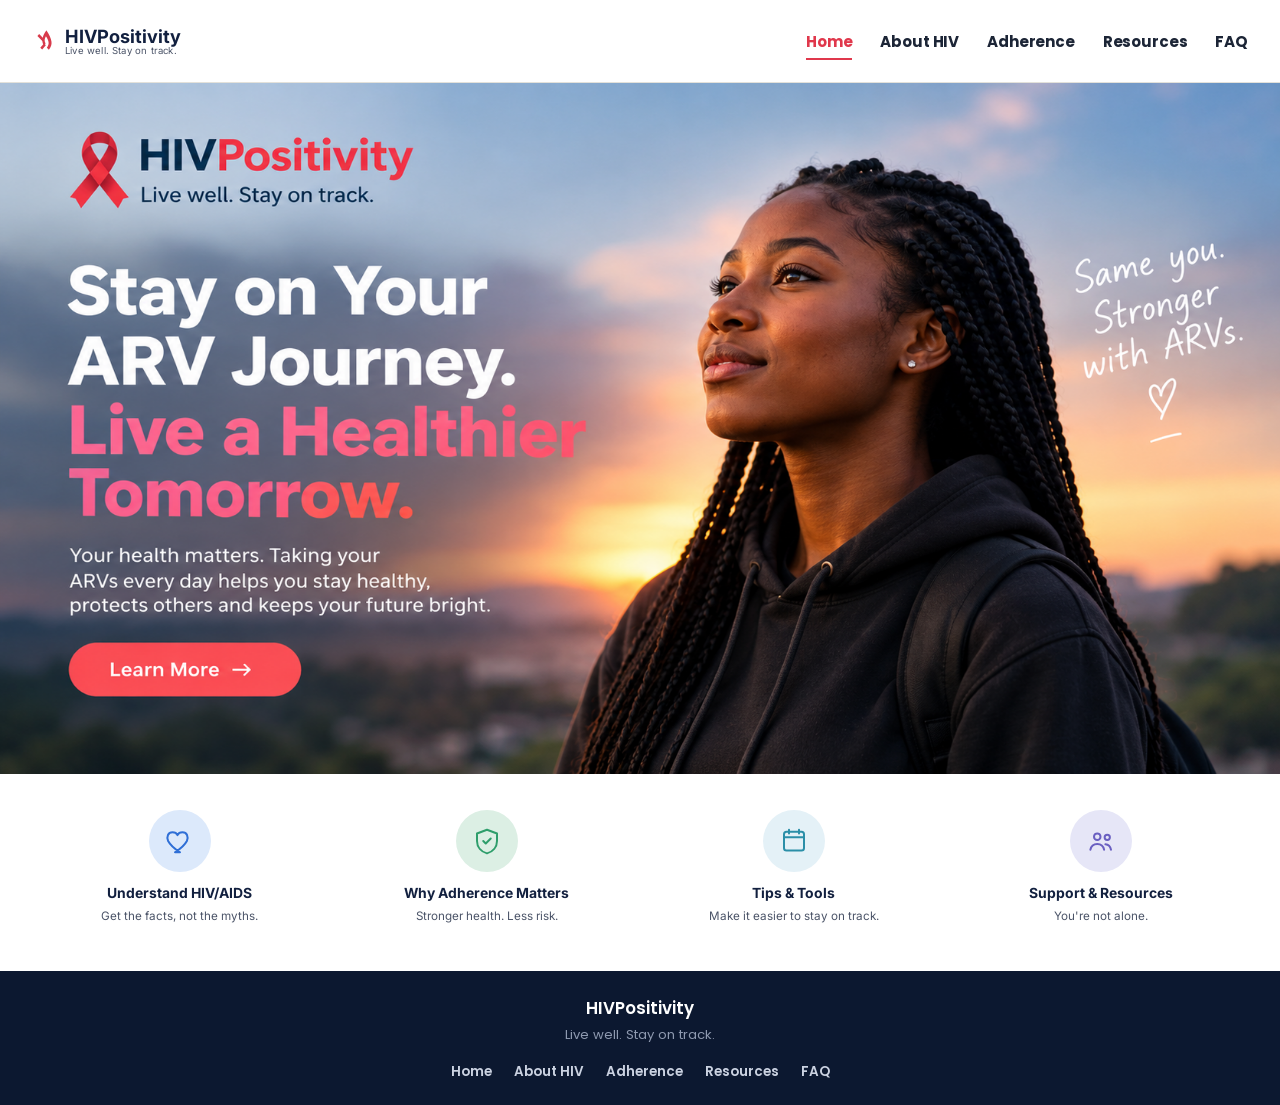
==== index.html @ 539a0bc7 "Initial commit" ====
<!doctype html>
<html lang="en">
  <head>
    <meta charset="UTF-8" />
    <meta name="viewport" content="width=device-width, initial-scale=1.0" />
    <title>HIVPositivity — Live well. Stay on track.</title>
    <meta
      name="description"
      content="HIVPositivity helps people living with HIV understand their condition and stay consistent with treatment, with clear facts, practical tools and trusted support."
    />
    <link rel="preconnect" href="https://fonts.googleapis.com" />
    <link rel="preconnect" href="https://fonts.gstatic.com" crossorigin />
    <link
      href="https://fonts.googleapis.com/css2?family=Inter:wght@400;500;600;700&family=Poppins:wght@500;600;700&display=swap"
      rel="stylesheet"
    />
    <link rel="stylesheet" href="css/style.css" />
  </head>
  <body>
    <a class="skip-link" href="#main">Skip to content</a>

    <header class="site-header">
      <div class="container">
        <a class="logo" href="index.html">
          <svg
            class="logo-mark"
            viewBox="0 0 32 32"
            fill="none"
            xmlns="http://www.w3.org/2000/svg"
            aria-hidden="true"
          >
            <path d="M17.2 3.3c-2.5 3.2-4 6.2-4.4 8.8L8.5 7.6 6.4 10l5.8 6.1c.1 1.7.7 3.4 1.8 5.1l2.1-2.1c-1.6-2.7-1.5-5.6.4-8.7 1.7 2.5 2.8 4.8 3.1 6.9.4 2.2-.3 4.4-2 6.8l2.4 2.2c2.5-3.2 3.5-6.3 3.1-9.4-.5-3.9-2.4-8.4-6.1-13.6Z" fill="#d83b4b"/>
            <path d="m14.4 18.6-4.6 5.5 2.3 2 4.3-5.2" fill="#d83b4b"/>
          </svg>
          <span class="logo-text">
            <span class="name">HIVPositivity</span>
            <span class="tagline">Live well. Stay on track.</span>
          </span>
        </a>

        <button
          class="nav-toggle"
          aria-expanded="false"
          aria-controls="main-nav"
          aria-label="Toggle navigation menu"
        >
          <span></span><span></span><span></span>
        </button>

        <nav class="main-nav" id="main-nav" aria-label="Primary">
          <ul>
            <li><a href="index.html" aria-current="page">Home</a></li>
            <li><a href="understanding-hiv.html">About HIV</a></li>
            <li><a href="adherence.html">Adherence</a></li>
            <li><a href="resources.html">Resources</a></li>
            <li><a href="faq.html">FAQ</a></li>
          </ul>
        </nav>
      </div>
    </header>

    <main id="main">
      <section class="hero">
        <div class="hero-image" aria-hidden="true"></div>
        <div class="hero-shade" aria-hidden="true"></div>
        <div class="container">
          <div class="hero-content">
            <h1>
              Your Health.<br />Your Journey.<br /><span class="accent"
                >HIVPositivity.</span
              >
            </h1>
            <p class="hero-sub">
              Stay informed. Stay consistent. Live a healthier, brighter future.
            </p>
            <a class="btn btn-primary" href="understanding-hiv.html"
              >Learn More <span aria-hidden="true">→</span></a
            >
          </div>
        </div>
      </section>

      <section class="feature-grid">
        <div class="container">
          <div class="grid">
            <a class="feature-card" href="understanding-hiv.html">
              <span class="feature-icon" aria-hidden="true">
                <svg
                  viewBox="0 0 24 24"
                  fill="none"
                  xmlns="http://www.w3.org/2000/svg"
                >
                  <path
                    d="M12 21s-7-4.35-9.5-9C1 8.5 2.5 5 6 5c2 0 3.5 1.2 4 2.3.5-1.1 2-2.3 4-2.3 3.5 0 5 3.5 3.5 7-2.5 4.65-9.5 9-9.5 9Z"
                    stroke="#2f6fd6"
                    stroke-width="1.6"
                    stroke-linejoin="round"
                  />
                </svg>
              </span>
              <h3>Understand HIV/AIDS</h3>
              <p>Get the facts, not the myths.</p>
            </a>

            <a class="feature-card" href="adherence.html">
              <span class="feature-icon" aria-hidden="true">
                <svg
                  viewBox="0 0 24 24"
                  fill="none"
                  xmlns="http://www.w3.org/2000/svg"
                >
                  <path
                    d="M12 3 4 6v6c0 5 3.4 8.7 8 9.9 4.6-1.2 8-4.9 8-9.9V6l-8-3Z"
                    stroke="#2e9e6b"
                    stroke-width="1.6"
                    stroke-linejoin="round"
                  />
                  <path
                    d="M9 12l2 2 4-4"
                    stroke="#2e9e6b"
                    stroke-width="1.6"
                    stroke-linecap="round"
                    stroke-linejoin="round"
                  />
                </svg>
              </span>
              <h3>Why Adherence Matters</h3>
              <p>Stronger health. Less risk.</p>
            </a>

            <a class="feature-card" href="tips-and-tools.html">
              <span class="feature-icon" aria-hidden="true">
                <svg
                  viewBox="0 0 24 24"
                  fill="none"
                  xmlns="http://www.w3.org/2000/svg"
                >
                  <rect
                    x="4"
                    y="4.5"
                    width="16"
                    height="15"
                    rx="2"
                    stroke="#2b8fa8"
                    stroke-width="1.6"
                  />
                  <path
                    d="M4 9h16M8 3v3M16 3v3"
                    stroke="#2b8fa8"
                    stroke-width="1.6"
                    stroke-linecap="round"
                  />
                </svg>
              </span>
              <h3>Tips &amp; Tools</h3>
              <p>Make it easier to stay on track.</p>
            </a>

            <a class="feature-card" href="resources.html">
              <span class="feature-icon" aria-hidden="true">
                <svg
                  viewBox="0 0 24 24"
                  fill="none"
                  xmlns="http://www.w3.org/2000/svg"
                >
                  <circle
                    cx="9"
                    cy="8.5"
                    r="2.6"
                    stroke="#6a5fc1"
                    stroke-width="1.6"
                  />
                  <path
                    d="M3.5 19c.6-3 2.7-4.7 5.5-4.7s4.9 1.7 5.5 4.7"
                    stroke="#6a5fc1"
                    stroke-width="1.6"
                    stroke-linecap="round"
                  />
                  <circle
                    cx="17"
                    cy="9"
                    r="2.1"
                    stroke="#6a5fc1"
                    stroke-width="1.6"
                  />
                  <path
                    d="M15.5 14.6c2.4.2 4 1.8 4.5 4.4"
                    stroke="#6a5fc1"
                    stroke-width="1.6"
                    stroke-linecap="round"
                  />
                </svg>
              </span>
              <h3>Support &amp; Resources</h3>
              <p>You're not alone.</p>
            </a>
          </div>
        </div>
      </section>
    </main>

    <footer class="site-footer">
      <div class="container">
        <div class="footer-brand">HIVPositivity</div>
        <div class="footer-tagline">Live well. Stay on track.</div>
        <nav aria-label="Footer">
          <ul class="footer-nav">
            <li><a href="index.html">Home</a></li>
            <li><a href="understanding-hiv.html">About HIV</a></li>
            <li><a href="adherence.html">Adherence</a></li>
            <li><a href="resources.html">Resources</a></li>
            <li><a href="faq.html">FAQ</a></li>
          </ul>
        </nav>
      </div>
    </footer>

    <script src="main.js"></script>
  </body>
</html>
---- css/style.css ----
:root {
  --navy: #12203f;
  --navy-dark: #0c1830;
  --red: #e0384c;
  --red-dark: #c22b3d;
  --coral: #ee5a52;
  --cream: #f5f7fa;
  --ink: #1c2536;
  --ink-soft: #4b5468;
  --line: #e3e1da;
  --radius: 14px;

  --font-head:
    "Inter", -apple-system, BlinkMacSystemFont, "Segoe UI", sans-serif;
  --font-body:
    "Inter", -apple-system, BlinkMacSystemFont, "Segoe UI", sans-serif;
  --font-ui: "Poppins", "Inter", sans-serif;
}

*,
*::before,
*::after {
  box-sizing: border-box;
}

html {
  scroll-behavior: smooth;
}

body {
  margin: 0;
  font-family: var(--font-body);
  color: var(--ink);
  background: var(--cream);
  line-height: 1.55;
}

h1,
h2,
h3,
h4 {
  font-family: var(--font-head);
  margin: 0 0 0.5em;
  line-height: 1.15;
  color: var(--navy);
}

p {
  margin: 0 0 1em;
  color: var(--ink-soft);
}

a {
  color: inherit;
}

img {
  max-width: 100%;
  display: block;
}

.container {
  width: 100%;
  max-width: 1280px;
  margin: 0 auto;
  padding: 0 32px;
}

/* Skip link */
.skip-link {
  position: absolute;
  left: -999px;
  top: 0;
  background: var(--red);
  color: #fff;
  padding: 10px 16px;
  z-index: 200;
  border-radius: 0 0 8px 0;
}
.skip-link:focus {
  left: 0;
}

/* -------------------- Header -------------------- */
.site-header {
  background: #fff;
  border-bottom: 1px solid var(--line);
  position: sticky;
  top: 0;
  z-index: 100;
}

.site-header .container {
  display: flex;
  align-items: center;
  justify-content: space-between;
  height: 82px;
}

.logo {
  display: flex;
  align-items: center;
  gap: 6px;
  text-decoration: none;
}

.logo-mark {
  width: 27px;
  height: 32px;
  flex-shrink: 0;
}

.logo-text {
  display: flex;
  flex-direction: column;
  line-height: 1.1;
}

.logo-text .name {
  font-family: var(--font-head);
  font-weight: 700;
  font-size: 1.14rem;
  color: var(--navy);
}

.logo-text .tagline {
  font-size: 0.6rem;
  color: var(--ink-soft);
  letter-spacing: 0.02em;
}

.nav-toggle {
  display: none;
  background: none;
  border: none;
  cursor: pointer;
  padding: 8px;
}
.nav-toggle span {
  display: block;
  width: 24px;
  height: 2px;
  background: var(--navy);
  margin: 5px 0;
}

.main-nav ul {
  list-style: none;
  display: flex;
  gap: 28px;
  margin: 0;
  padding: 0;
}

.main-nav a {
  font-family: var(--font-ui);
  text-decoration: none;
  font-size: 0.94rem;
  font-weight: 700;
  letter-spacing: -0.01em;
  color: var(--ink);
  padding-bottom: 6px;
  border-bottom: 2px solid transparent;
  transition:
    color 0.15s ease,
    border-color 0.15s ease;
}

.main-nav a:hover,
.main-nav a:focus-visible {
  color: var(--red);
}

.main-nav a[aria-current="page"] {
  color: var(--red);
  border-bottom-color: var(--red);
}

/* -------------------- Hero -------------------- */
.hero {
  position: relative;
  min-height: 0;
  /* Full width, slightly shorter, and never cropped. */
  height: 54vw;
  display: flex;
  align-items: center;
  overflow: hidden;
  background: #1b2b43;
  color: #fff;
}

.hero-image,
.hero-shade {
  position: absolute;
  inset: 0;
  pointer-events: none;
}
.hero-image {
  background: url("../imgs/img1.png") center / 100% 100% no-repeat;
  z-index: 0;
}
.hero-shade {
  display: none;
}

.hero .container {
  display: none;
}

.hero-content {
  max-width: 490px;
}

.hero h1 {
  color: #fff;
  font-size: clamp(2.15rem, 3.5vw, 3.2rem);
  font-weight: 700;
  letter-spacing: -0.045em;
  margin-bottom: 0.35em;
}

.hero .accent {
  color: var(--red);
}

.hero-sub {
  color: #dfe3ec;
  font-size: 0.98rem;
  max-width: 420px;
  margin-bottom: 1.75em;
}

.btn {
  display: inline-flex;
  align-items: center;
  gap: 8px;
  font-family: var(--font-body);
  font-weight: 600;
  font-size: 0.95rem;
  padding: 11px 22px;
  border-radius: 999px;
  text-decoration: none;
  border: none;
  cursor: pointer;
  transition:
    transform 0.15s ease,
    box-shadow 0.15s ease;
}

.btn-primary {
  background: var(--red);
  color: #fff;
  box-shadow: 0 8px 20px rgba(224, 56, 76, 0.35);
}

.btn-primary:hover,
.btn-primary:focus-visible {
  transform: translateY(-2px);
  box-shadow: 0 10px 24px rgba(224, 56, 76, 0.45);
}

/* -------------------- Feature grid -------------------- */
.feature-grid {
  background: #fff;
  padding: 28px 0 38px;
}

.feature-grid .grid {
  display: grid;
  grid-template-columns: repeat(4, 1fr);
  gap: 12px;
}

.feature-card {
  text-align: center;
  text-decoration: none;
  padding: 8px 16px;
}

.feature-icon {
  width: 62px;
  height: 62px;
  border-radius: 50%;
  display: flex;
  align-items: center;
  justify-content: center;
  margin: 0 auto 13px;
}

.feature-icon svg {
  width: 30px;
  height: 30px;
}

.feature-card:nth-child(1) .feature-icon {
  background: #dce9fb;
}
.feature-card:nth-child(2) .feature-icon {
  background: #dcefe4;
}
.feature-card:nth-child(3) .feature-icon {
  background: #e4f1f7;
}
.feature-card:nth-child(4) .feature-icon {
  background: #e6e6f7;
}

.feature-card h3 {
  font-size: 0.87rem;
  font-weight: 700;
  margin-bottom: 6px;
}

.feature-card p {
  font-size: 0.73rem;
  margin: 0;
}

/* -------------------- Footer -------------------- */
.site-footer {
  background: var(--navy-dark);
  color: #cbd2e1;
  margin-top: 0;
}

.site-footer .container {
  padding-top: 24px;
  padding-bottom: 22px;
  text-align: center;
}

.footer-brand {
  font-family: var(--font-ui);
  font-weight: 600;
  font-size: 1.05rem;
  color: #fff;
  margin-bottom: 4px;
}

.footer-tagline {
  font-family: var(--font-ui);
  font-size: 0.82rem;
  color: #8f9ab0;
  margin-bottom: 12px;
  display: flex;
  align-items: center;
  justify-content: center;
  gap: 8px;
}

.footer-nav {
  list-style: none;
  display: flex;
  justify-content: center;
  gap: 22px;
  padding: 0;
  margin: 0;
  border-top: 0;
  padding-top: 0;
}

.footer-nav a {
  font-family: var(--font-ui);
  text-decoration: none;
  color: #cbd2e1;
  font-size: 0.84rem;
  font-weight: 600;
}

.footer-nav a:hover,
.footer-nav a:focus-visible {
  color: #fff;
}

/* -------------------- Responsive -------------------- */
@media (max-width: 860px) {
  .feature-grid .grid {
    grid-template-columns: repeat(2, 1fr);
    row-gap: 32px;
  }
}

@media (max-width: 720px) {
  .nav-toggle {
    display: block;
  }

  .main-nav {
    position: absolute;
    top: 82px;
    left: 0;
    right: 0;
    background: #fff;
    border-bottom: 1px solid var(--line);
    display: none;
  }

  .main-nav.open {
    display: block;
  }

  .main-nav ul {
    flex-direction: column;
    gap: 0;
    padding: 8px 32px 20px;
  }

  .main-nav a {
    display: block;
    padding: 12px 0;
    border-bottom: 1px solid var(--line);
  }

  .footer-nav {
    flex-wrap: wrap;
    gap: 16px 24px;
  }
}

@media (max-width: 480px) {
  .container {
    padding-left: 14px;
    padding-right: 14px;
  }

  .site-header .container {
    height: 48px;
  }

  .logo-mark {
    width: 18px;
    height: 23px;
  }

  .logo-text .name {
    font-size: 0.68rem;
  }
  .logo-text .tagline {
    font-size: 0.38rem;
  }

  .main-nav {
    top: 48px;
  }
  .nav-toggle {
    display: none;
  }
  .main-nav {
    position: static;
    display: block;
    border: 0;
    background: transparent;
  }
  .main-nav ul {
    flex-direction: row;
    gap: 9px;
    padding: 0;
  }
  .main-nav a {
    padding: 3px 0;
    border-bottom: 1px solid transparent;
    font-size: 0.43rem;
    font-weight: 700;
  }

  .hero-image {
    background-position: center;
  }

  .feature-grid {
    padding: 12px 0 14px;
  }

  .feature-grid .grid {
    grid-template-columns: repeat(4, 1fr);
    gap: 1px;
  }

  .feature-card {
    padding: 0 2px;
  }
  .feature-icon {
    width: 39px;
    height: 39px;
    margin-bottom: 6px;
  }
  .feature-icon svg {
    width: 20px;
    height: 20px;
  }
  .feature-card h3 {
    font-size: 0.53rem;
    line-height: 1.25;
    margin-bottom: 3px;
  }
  .feature-card p {
    font-size: 0.45rem;
    line-height: 1.35;
  }

  .site-footer .container {
    padding-top: 13px;
    padding-bottom: 12px;
  }
  .footer-brand {
    font-size: 0.55rem;
    margin-bottom: 2px;
  }
  .footer-tagline {
    font-size: 0.46rem;
    margin-bottom: 8px;
  }
  .footer-nav {
    gap: 12px;
  }
  .footer-nav a {
    font-size: 0.46rem;
  }
}

/* Reduced motion */
@media (prefers-reduced-motion: reduce) {
  html {
    scroll-behavior: auto;
  }
  .btn-primary:hover {
    transform: none;
  }
}

/* Focus visibility */
a:focus-visible,
button:focus-visible {
  outline: 3px solid var(--coral);
  outline-offset: 2px;
}
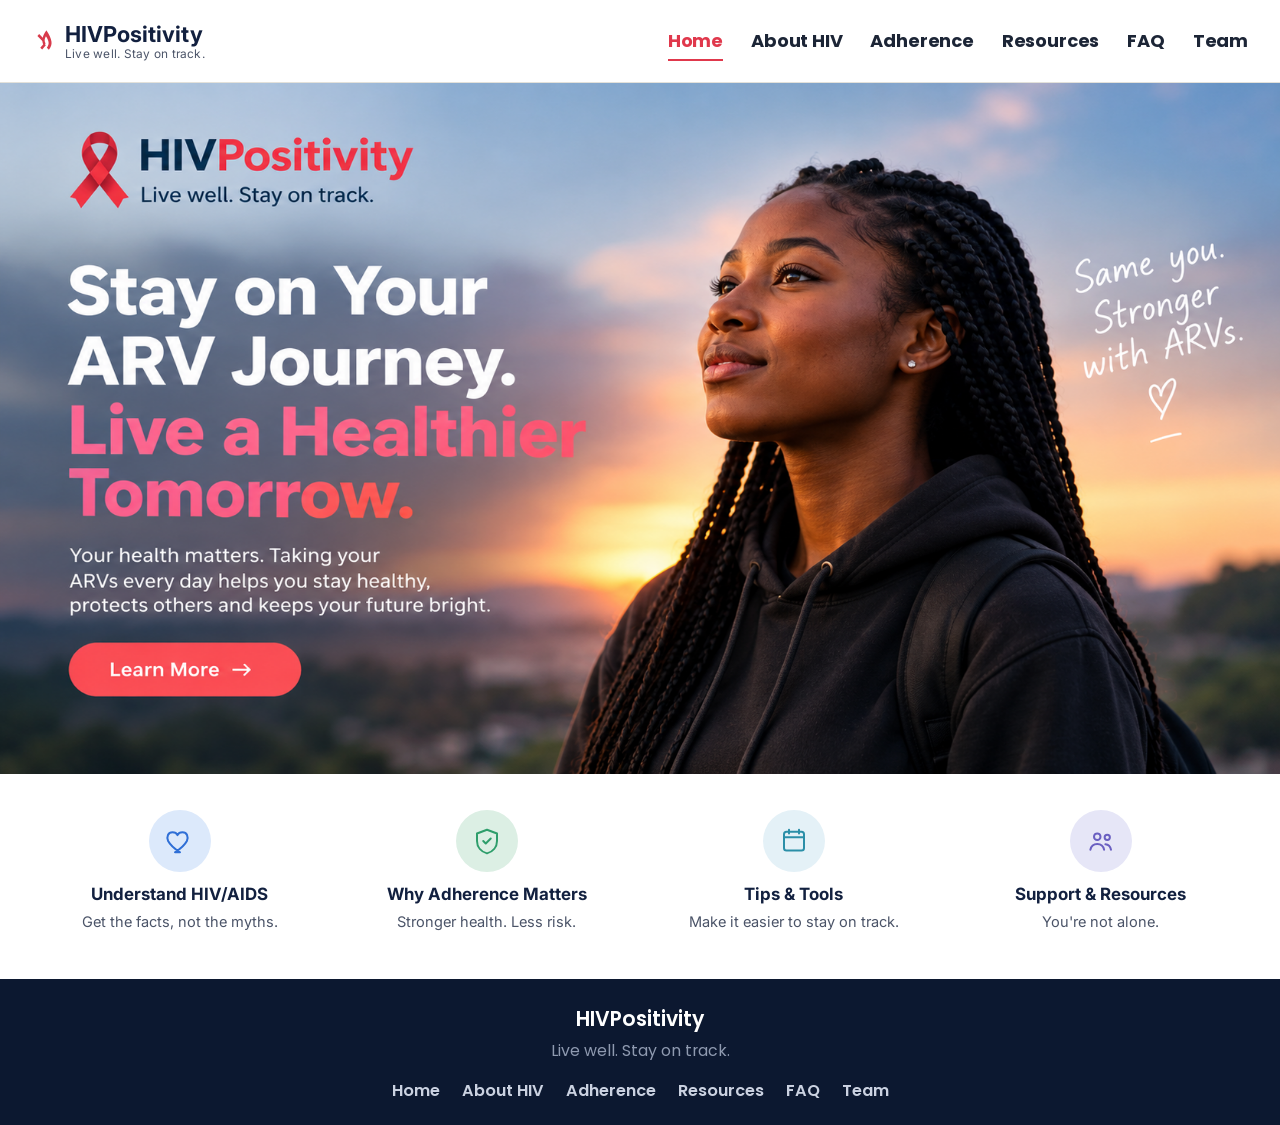
==== commit 938e8fc6: "team's page and imgs" ====
--- a/index.html
+++ b/index.html
@@ -29,8 +29,11 @@
             xmlns="http://www.w3.org/2000/svg"
             aria-hidden="true"
           >
-            <path d="M17.2 3.3c-2.5 3.2-4 6.2-4.4 8.8L8.5 7.6 6.4 10l5.8 6.1c.1 1.7.7 3.4 1.8 5.1l2.1-2.1c-1.6-2.7-1.5-5.6.4-8.7 1.7 2.5 2.8 4.8 3.1 6.9.4 2.2-.3 4.4-2 6.8l2.4 2.2c2.5-3.2 3.5-6.3 3.1-9.4-.5-3.9-2.4-8.4-6.1-13.6Z" fill="#d83b4b"/>
-            <path d="m14.4 18.6-4.6 5.5 2.3 2 4.3-5.2" fill="#d83b4b"/>
+            <path
+              d="M17.2 3.3c-2.5 3.2-4 6.2-4.4 8.8L8.5 7.6 6.4 10l5.8 6.1c.1 1.7.7 3.4 1.8 5.1l2.1-2.1c-1.6-2.7-1.5-5.6.4-8.7 1.7 2.5 2.8 4.8 3.1 6.9.4 2.2-.3 4.4-2 6.8l2.4 2.2c2.5-3.2 3.5-6.3 3.1-9.4-.5-3.9-2.4-8.4-6.1-13.6Z"
+              fill="#d83b4b"
+            />
+            <path d="m14.4 18.6-4.6 5.5 2.3 2 4.3-5.2" fill="#d83b4b" />
           </svg>
           <span class="logo-text">
             <span class="name">HIVPositivity</span>
@@ -54,6 +57,7 @@
             <li><a href="adherence.html">Adherence</a></li>
             <li><a href="resources.html">Resources</a></li>
             <li><a href="faq.html">FAQ</a></li>
+            <li><a href="team.html">Team</a></li>
           </ul>
         </nav>
       </div>
@@ -210,6 +214,7 @@
             <li><a href="adherence.html">Adherence</a></li>
             <li><a href="resources.html">Resources</a></li>
             <li><a href="faq.html">FAQ</a></li>
+            <li><a href="team.html">Team</a></li>
           </ul>
         </nav>
       </div>
--- a/css/style.css
+++ b/css/style.css
@@ -24,6 +24,7 @@
 }
 
 html {
+  font-size: 18px;
   scroll-behavior: smooth;
 }
 
@@ -119,12 +120,16 @@
 .logo-text .name {
   font-family: var(--font-head);
   font-weight: 700;
-  font-size: 1.14rem;
+  font-size: 1.22rem;
   color: var(--navy);
 }
 
+.logo-positive {
+  color: var(--red);
+}
+
 .logo-text .tagline {
-  font-size: 0.6rem;
+  font-size: 0.66rem;
   color: var(--ink-soft);
   letter-spacing: 0.02em;
 }
@@ -155,7 +160,7 @@
 .main-nav a {
   font-family: var(--font-ui);
   text-decoration: none;
-  font-size: 0.94rem;
+  font-size: 1rem;
   font-weight: 700;
   letter-spacing: -0.01em;
   color: var(--ink);
@@ -306,13 +311,13 @@
 }
 
 .feature-card h3 {
-  font-size: 0.87rem;
+  font-size: 0.94rem;
   font-weight: 700;
   margin-bottom: 6px;
 }
 
 .feature-card p {
-  font-size: 0.73rem;
+  font-size: 0.81rem;
   margin: 0;
 }
 
@@ -332,14 +337,14 @@
 .footer-brand {
   font-family: var(--font-ui);
   font-weight: 600;
-  font-size: 1.05rem;
+  font-size: 1.14rem;
   color: #fff;
   margin-bottom: 4px;
 }
 
 .footer-tagline {
   font-family: var(--font-ui);
-  font-size: 0.82rem;
+  font-size: 0.88rem;
   color: #8f9ab0;
   margin-bottom: 12px;
   display: flex;
@@ -363,7 +368,7 @@
   font-family: var(--font-ui);
   text-decoration: none;
   color: #cbd2e1;
-  font-size: 0.84rem;
+  font-size: 0.9rem;
   font-weight: 600;
 }
 
@@ -374,6 +379,11 @@
 
 /* -------------------- Responsive -------------------- */
 @media (max-width: 860px) {
+  .container {
+    padding-left: 24px;
+    padding-right: 24px;
+  }
+
   .feature-grid .grid {
     grid-template-columns: repeat(2, 1fr);
     row-gap: 32px;
@@ -415,106 +425,124 @@
     flex-wrap: wrap;
     gap: 16px 24px;
   }
+
+  .info-page .site-header .container {
+    height: 72px;
+  }
+  .info-page .main-nav {
+    top: 72px;
+  }
 }
 
 @media (max-width: 480px) {
   .container {
-    padding-left: 14px;
-    padding-right: 14px;
+    padding-left: 18px;
+    padding-right: 18px;
   }
 
   .site-header .container {
-    height: 48px;
+    height: 68px;
   }
 
   .logo-mark {
-    width: 18px;
-    height: 23px;
+    width: 22px;
+    height: 27px;
   }
 
   .logo-text .name {
+    font-size: 0.88rem;
+  }
+  .logo-text .tagline {
+    font-size: 0.52rem;
+  }
+
+  .main-nav {
+    top: 68px;
+  }
+
+  .hero {
+    height: 460px;
+    align-items: center;
+  }
+  .hero-image {
+    background-size: cover;
+    background-position: 74% center;
+  }
+  .hero-shade {
+    display: block;
+    background: linear-gradient(
+      90deg,
+      rgba(12, 24, 48, 0.88),
+      rgba(12, 24, 48, 0.48)
+    );
+  }
+  .hero .container {
+    display: block;
+    position: relative;
+    z-index: 1;
+  }
+  .hero-content {
+    max-width: 290px;
+  }
+  .hero h1 {
+    font-size: clamp(2rem, 10vw, 2.6rem);
+  }
+  .hero-sub {
+    font-size: 0.95rem;
+  }
+  .btn {
+    min-height: 46px;
+    padding: 11px 19px;
+  }
+
+  .feature-grid {
+    padding: 30px 0;
+  }
+
+  .feature-grid .grid {
+    grid-template-columns: repeat(2, minmax(0, 1fr));
+    gap: 24px 8px;
+  }
+
+  .feature-card {
+    padding: 0 5px;
+  }
+  .feature-icon {
+    width: 52px;
+    height: 52px;
+    margin-bottom: 9px;
+  }
+  .feature-icon svg {
+    width: 25px;
+    height: 25px;
+  }
+  .feature-card h3 {
+    font-size: 0.78rem;
+    line-height: 1.25;
+    margin-bottom: 4px;
+  }
+  .feature-card p {
     font-size: 0.68rem;
-  }
-  .logo-text .tagline {
-    font-size: 0.38rem;
-  }
-
-  .main-nav {
-    top: 48px;
-  }
-  .nav-toggle {
-    display: none;
-  }
-  .main-nav {
-    position: static;
-    display: block;
-    border: 0;
-    background: transparent;
-  }
-  .main-nav ul {
-    flex-direction: row;
-    gap: 9px;
-    padding: 0;
-  }
-  .main-nav a {
-    padding: 3px 0;
-    border-bottom: 1px solid transparent;
-    font-size: 0.43rem;
-    font-weight: 700;
-  }
-
-  .hero-image {
-    background-position: center;
-  }
-
-  .feature-grid {
-    padding: 12px 0 14px;
-  }
-
-  .feature-grid .grid {
-    grid-template-columns: repeat(4, 1fr);
-    gap: 1px;
-  }
-
-  .feature-card {
-    padding: 0 2px;
-  }
-  .feature-icon {
-    width: 39px;
-    height: 39px;
-    margin-bottom: 6px;
-  }
-  .feature-icon svg {
-    width: 20px;
-    height: 20px;
-  }
-  .feature-card h3 {
-    font-size: 0.53rem;
-    line-height: 1.25;
-    margin-bottom: 3px;
-  }
-  .feature-card p {
-    font-size: 0.45rem;
     line-height: 1.35;
   }
 
   .site-footer .container {
-    padding-top: 13px;
-    padding-bottom: 12px;
+    padding-top: 23px;
+    padding-bottom: 21px;
   }
   .footer-brand {
-    font-size: 0.55rem;
+    font-size: 0.95rem;
     margin-bottom: 2px;
   }
   .footer-tagline {
-    font-size: 0.46rem;
-    margin-bottom: 8px;
+    font-size: 0.74rem;
+    margin-bottom: 12px;
   }
   .footer-nav {
-    gap: 12px;
+    gap: 10px 18px;
   }
   .footer-nav a {
-    font-size: 0.46rem;
+    font-size: 0.74rem;
   }
 }
 
@@ -534,3 +562,1074 @@
   outline: 3px solid var(--coral);
   outline-offset: 2px;
 }
+
+/* -------------------- Understanding HIV page -------------------- */
+.info-page {
+  background: #fff;
+}
+.info-hero {
+  position: relative;
+  isolation: isolate;
+  overflow: hidden;
+  background: linear-gradient(118deg, #fff1ed 0%, #fff8f4 50%, #e9f8f4 100%);
+}
+.info-hero::before,
+.info-hero::after {
+  content: "";
+  position: absolute;
+  border-radius: 50%;
+  filter: blur(2px);
+  z-index: 0;
+}
+.info-hero::before {
+  width: 54%;
+  height: 86%;
+  right: -6%;
+  bottom: -14%;
+  background: rgba(228, 172, 158, 0.28);
+}
+.info-hero::after {
+  width: 26%;
+  height: 26%;
+  left: 10%;
+  top: 8%;
+  background: rgba(156, 230, 210, 0.42);
+}
+.info-hero-inner {
+  position: relative;
+  z-index: 1;
+  min-height: 390px;
+  display: grid;
+  grid-template-columns: 1.12fr 0.88fr;
+  align-items: center;
+  gap: 48px;
+}
+.eyebrow {
+  margin: 0 0 9px;
+  color: #2d7f98;
+  font-family: var(--font-ui);
+  font-size: 0.78rem;
+  font-weight: 700;
+  letter-spacing: 0.08em;
+  text-transform: uppercase;
+}
+.info-hero h1 {
+  font-size: clamp(2.55rem, 5vw, 4.4rem);
+  letter-spacing: -0.06em;
+  margin-bottom: 16px;
+}
+.info-hero h1 span {
+  color: var(--red);
+}
+.intro {
+  max-width: 580px;
+  color: #35435a;
+  font-size: 1.06rem;
+}
+.hero-illustration {
+  display: flex;
+  align-items: center;
+  justify-content: center;
+  height: 300px;
+}
+.hero-illustration img {
+  width: min(100%, 420px);
+  max-height: 300px;
+  object-fit: contain;
+  mix-blend-mode: multiply;
+}
+.info-section {
+  padding: 76px 0 62px;
+}
+.two-column {
+  display: grid;
+  grid-template-columns: 1.1fr 0.9fr;
+  gap: 74px;
+  align-items: start;
+}
+.reading-content h2,
+.fact-card h2,
+.transmission-section h2,
+.video-section h2,
+.trusted-section h2 {
+  font-size: clamp(1.55rem, 2.4vw, 2.25rem);
+  letter-spacing: -0.045em;
+}
+.reading-content h2:not(:first-of-type) {
+  margin-top: 1.55em;
+}
+.reading-content p {
+  max-width: 620px;
+}
+.care-note {
+  display: flex;
+  gap: 14px;
+  margin-top: 28px;
+  padding: 17px 19px;
+  border-left: 4px solid #31a4b5;
+  border-radius: 0 10px 10px 0;
+  background: #e8f7fb;
+}
+.care-note span {
+  color: #138399;
+  font-size: 1.5rem;
+}
+.care-note p {
+  margin: 0;
+  font-size: 0.94rem;
+}
+.fact-card {
+  padding: 28px 30px;
+  border-radius: 14px;
+  background: linear-gradient(135deg, #eaf6ff, #f2fbff);
+  box-shadow: 0 12px 28px rgba(45, 90, 130, 0.09);
+}
+.fact-card h2 {
+  font-size: 1.55rem;
+}
+.fact-card dl {
+  margin: 22px 0 0;
+}
+.fact-card dl div {
+  margin-top: 17px;
+}
+.fact-card dt {
+  color: var(--navy);
+  font-size: 0.87rem;
+  font-weight: 700;
+}
+.fact-card dd {
+  margin: 4px 0 0 29px;
+  color: #536278;
+  font-size: 0.87rem;
+}
+.false-mark,
+.true-mark {
+  display: inline-flex;
+  width: 19px;
+  height: 19px;
+  margin-right: 6px;
+  border-radius: 50%;
+  align-items: center;
+  justify-content: center;
+  color: #fff;
+}
+.false-mark {
+  background: #e6525d;
+}
+.true-mark {
+  background: #2ba775;
+}
+.transmission-section {
+  padding: 64px 0 68px;
+  background: #f7fafc;
+  text-align: center;
+}
+.transmission-section h2 {
+  margin-bottom: 28px;
+}
+.transmission-grid {
+  display: grid;
+  grid-template-columns: repeat(2, 1fr);
+  max-width: 900px;
+  margin: 0 auto;
+  gap: 20px;
+  text-align: left;
+}
+.transmission-card {
+  padding: 26px 30px;
+  border-radius: 13px;
+  background: #fff;
+}
+.transmission-card.yes {
+  border-top: 4px solid #e4525a;
+}
+.transmission-card.no {
+  border-top: 4px solid #41a98a;
+}
+.transmission-card h3 {
+  font-size: 1.05rem;
+}
+.transmission-card ul {
+  margin: 0;
+  padding-left: 20px;
+  color: var(--ink-soft);
+  font-size: 0.94rem;
+}
+.transmission-card li + li {
+  margin-top: 7px;
+}
+.section-footnote {
+  margin: 27px auto 0;
+  font-size: 0.9rem;
+}
+.video-section {
+  padding: 76px 0;
+}
+.section-heading {
+  display: flex;
+  align-items: end;
+  justify-content: space-between;
+  gap: 30px;
+  margin-bottom: 27px;
+}
+.section-heading > p {
+  max-width: 380px;
+  margin: 0;
+  font-size: 0.94rem;
+}
+.video-grid {
+  display: grid;
+  grid-template-columns: repeat(2, 1fr);
+  gap: 28px;
+}
+.video-card {
+  overflow: hidden;
+  border: 1px solid #e6eaf0;
+  border-radius: 13px;
+  background: #fff;
+  box-shadow: 0 8px 24px rgba(27, 48, 79, 0.07);
+}
+.video-frame {
+  position: relative;
+  aspect-ratio: 16 / 9;
+  background: var(--navy);
+}
+.video-frame iframe {
+  position: absolute;
+  width: 100%;
+  height: 100%;
+  border: 0;
+}
+.video-card h3 {
+  margin: 20px 22px 5px;
+  font-size: 1.08rem;
+}
+.video-card p {
+  margin: 0 22px 21px;
+  font-size: 0.9rem;
+}
+.trusted-section {
+  padding: 0 0 76px;
+}
+.trusted-box {
+  display: grid;
+  grid-template-columns: 1fr 1fr;
+  gap: 55px;
+  padding: 42px 46px;
+  border-radius: 16px;
+  background: linear-gradient(110deg, #e8f8f2, #edf8ff);
+}
+.trusted-box h2 {
+  margin-bottom: 12px;
+}
+.trusted-box p:not(.eyebrow) {
+  margin: 0;
+  max-width: 540px;
+}
+.resource-links {
+  display: grid;
+  align-content: center;
+  gap: 11px;
+}
+.resource-links a {
+  display: flex;
+  justify-content: space-between;
+  padding: 11px 14px;
+  border-radius: 8px;
+  background: rgba(255, 255, 255, 0.72);
+  color: #16667b;
+  font-size: 0.92rem;
+  font-weight: 700;
+  text-decoration: none;
+}
+.resource-links a:hover,
+.resource-links a:focus-visible {
+  background: #fff;
+  color: var(--red);
+}
+
+@media (max-width: 720px) {
+  .info-hero-inner,
+  .two-column,
+  .trusted-box {
+    grid-template-columns: 1fr;
+  }
+  .info-hero-inner {
+    padding-top: 58px;
+    padding-bottom: 25px;
+    gap: 4px;
+  }
+  .hero-illustration {
+    height: 215px;
+    max-width: 350px;
+    width: 100%;
+    margin: 0 auto;
+  }
+  .hero-illustration img {
+    max-height: 215px;
+  }
+  .info-section,
+  .video-section {
+    padding: 52px 0;
+  }
+  .two-column {
+    gap: 38px;
+  }
+  .transmission-grid,
+  .video-grid {
+    grid-template-columns: 1fr;
+  }
+  .section-heading {
+    display: block;
+  }
+  .section-heading > p {
+    margin-top: 6px;
+  }
+  .trusted-section {
+    padding-bottom: 52px;
+  }
+  .trusted-box {
+    gap: 25px;
+    padding: 31px 25px;
+  }
+}
+@media (max-width: 480px) {
+  .info-hero h1 {
+    font-size: 2.35rem;
+  }
+  .intro {
+    font-size: 0.94rem;
+  }
+  .fact-card,
+  .transmission-card {
+    padding: 23px 20px;
+  }
+  .info-page .site-header .container {
+    height: 68px;
+  }
+  .info-page .main-nav {
+    top: 68px;
+  }
+  .resource-links a {
+    align-items: center;
+    gap: 14px;
+  }
+}
+
+/* -------------------- Adherence page -------------------- */
+.adherence-page {
+  background: #fff;
+}
+.adherence-hero {
+  position: relative;
+  isolation: isolate;
+  overflow: hidden;
+  background: linear-gradient(135deg, #ebfff5 0%, #d9f7e5 52%, #d0f2eb 100%);
+}
+.adherence-hero::before,
+.adherence-hero::after {
+  content: "";
+  position: absolute;
+  border-radius: 50%;
+  z-index: 0;
+}
+.adherence-hero::before {
+  width: 56%;
+  height: 82%;
+  right: -8%;
+  bottom: -18%;
+  background: rgba(121, 201, 173, 0.22);
+}
+.adherence-hero::after {
+  width: 18%;
+  height: 18%;
+  left: 12%;
+  top: 14%;
+  background: rgba(72, 172, 136, 0.12);
+}
+.adherence-hero-inner {
+  position: relative;
+  z-index: 1;
+  min-height: 420px;
+  display: grid;
+  grid-template-columns: 0.92fr 1.08fr;
+  align-items: center;
+  gap: 34px;
+}
+.adherence-hero h1 {
+  font-size: clamp(2.55rem, 5vw, 4.35rem);
+  letter-spacing: -0.065em;
+  margin-bottom: 15px;
+}
+.adherence-hero h1 span {
+  color: #168b74;
+}
+.adherence-hero-copy > p:not(.eyebrow) {
+  max-width: 555px;
+  color: #354c55;
+  font-size: 1.06rem;
+}
+.adherence-image {
+  align-self: stretch;
+  min-height: 350px;
+  overflow: hidden;
+}
+.adherence-image img {
+  width: 100%;
+  height: 100%;
+  object-fit: cover;
+  object-position: 56% center;
+}
+.benefits-section {
+  padding: 76px 0 66px;
+}
+.section-intro {
+  max-width: 665px;
+  margin: 0 auto 37px;
+  text-align: center;
+}
+.section-intro h2,
+.adherence-steps h2 {
+  font-size: clamp(1.7rem, 3vw, 2.45rem);
+  letter-spacing: -0.05em;
+}
+.section-intro p:not(.eyebrow) {
+  margin-bottom: 0;
+}
+.benefit-grid {
+  display: grid;
+  grid-template-columns: repeat(4, 1fr);
+  gap: 18px;
+}
+.benefit-card {
+  min-height: 246px;
+  padding: 26px 21px;
+  border: 1px solid #e4f0eb;
+  border-radius: 14px;
+  background: #fff;
+  text-align: center;
+  box-shadow: 0 9px 25px rgba(21, 79, 66, 0.06);
+}
+.benefit-icon {
+  width: 53px;
+  height: 53px;
+  display: grid;
+  place-items: center;
+  margin: 0 auto 17px;
+  border-radius: 50%;
+  background: #dff4e9;
+  color: #18866f;
+  font-size: 1.55rem;
+  font-weight: 700;
+}
+.benefit-card:nth-child(2) .benefit-icon {
+  background: #e3effe;
+  color: #2f6fd6;
+}
+.benefit-card:nth-child(3) .benefit-icon {
+  background: #fdf0d9;
+  color: #d08318;
+}
+.benefit-card:nth-child(4) .benefit-icon {
+  background: #fde4eb;
+  color: var(--red);
+}
+.benefit-card h3 {
+  font-size: 1.05rem;
+  margin-bottom: 9px;
+}
+.benefit-card p {
+  font-size: 0.9rem;
+  line-height: 1.55;
+  margin: 0;
+}
+.adherence-message {
+  padding: 0 0 76px;
+}
+.adherence-message blockquote {
+  max-width: 1010px;
+  margin: 0 auto;
+  padding: 34px 55px;
+  border-radius: 14px;
+  background: linear-gradient(100deg, #f5ecff, #eef6ff);
+  color: #5c4199;
+  font-family: var(--font-ui);
+  font-size: clamp(1.05rem, 2.2vw, 1.45rem);
+  font-style: italic;
+  font-weight: 600;
+  line-height: 1.55;
+  text-align: center;
+}
+.adherence-steps {
+  padding: 72px 0;
+  background: #f7fbf9;
+}
+.steps-layout {
+  display: grid;
+  grid-template-columns: 0.85fr 1.15fr;
+  gap: 85px;
+  align-items: start;
+}
+.steps-layout > div > p:not(.eyebrow) {
+  max-width: 480px;
+}
+.step-list {
+  display: grid;
+  gap: 15px;
+}
+.step-list > div {
+  display: grid;
+  grid-template-columns: 43px 1fr;
+  gap: 15px;
+  align-items: start;
+  padding: 17px 18px;
+  border-radius: 11px;
+  background: #fff;
+  box-shadow: 0 7px 17px rgba(22, 75, 64, 0.05);
+}
+.step-list strong {
+  width: 34px;
+  height: 34px;
+  display: grid;
+  place-items: center;
+  border-radius: 50%;
+  background: #dff4e9;
+  color: #147962;
+}
+.step-list p {
+  margin: 3px 0 0;
+  font-size: 0.91rem;
+}
+.step-list b {
+  color: var(--navy);
+}
+@media (max-width: 900px) {
+  .benefit-grid {
+    grid-template-columns: repeat(2, 1fr);
+  }
+  .steps-layout {
+    gap: 45px;
+  }
+}
+@media (min-width: 1281px) {
+  .adherence-image {
+    margin-right: calc((1280px - 100vw) / 2);
+  }
+  .adherence-image img {
+    width: 100%;
+  }
+}
+@media (max-width: 720px) {
+  .adherence-hero-inner,
+  .steps-layout {
+    grid-template-columns: 1fr;
+  }
+  .adherence-hero-inner {
+    padding-top: 55px;
+    gap: 12px;
+  }
+  .adherence-image {
+    min-height: 250px;
+    max-height: 310px;
+  }
+  .adherence-image img {
+    object-position: center;
+  }
+  .benefits-section,
+  .adherence-steps {
+    padding: 54px 0;
+  }
+  .adherence-message {
+    padding-bottom: 54px;
+  }
+  .adherence-message blockquote {
+    padding: 28px 23px;
+  }
+  .steps-layout {
+    gap: 27px;
+  }
+}
+@media (max-width: 480px) {
+  .adherence-hero h1 {
+    font-size: 2.35rem;
+  }
+  .adherence-hero-copy > p:not(.eyebrow) {
+    font-size: 0.95rem;
+  }
+  .benefit-grid {
+    grid-template-columns: 1fr;
+  }
+  .benefit-card {
+    min-height: 0;
+  }
+  .adherence-image {
+    min-height: 225px;
+  }
+  .adherence-page .site-header .container {
+    height: 68px;
+  }
+  .adherence-page .main-nav {
+    top: 68px;
+  }
+}
+
+/* -------------------- Support & resources page -------------------- */
+.resources-page {
+  background: #fff;
+}
+.resources-hero {
+  position: relative;
+  isolation: isolate;
+  overflow: hidden;
+  background: linear-gradient(135deg, #eafafd 0%, #e7f8fc 58%, #e0f5fd 100%);
+}
+.resources-hero::before,
+.resources-hero::after {
+  content: "";
+  position: absolute;
+  border-radius: 50%;
+  z-index: 0;
+}
+.resources-hero::before {
+  width: 46%;
+  height: 74%;
+  right: -6%;
+  bottom: -18%;
+  background: rgba(136, 210, 217, 0.24);
+}
+.resources-hero::after {
+  width: 20%;
+  height: 20%;
+  left: 10%;
+  top: 12%;
+  background: rgba(135, 221, 212, 0.18);
+}
+.resources-hero-inner {
+  position: relative;
+  z-index: 1;
+  min-height: 400px;
+  display: grid;
+  grid-template-columns: 1fr 0.82fr;
+  gap: 55px;
+  align-items: center;
+}
+.resources-hero h1 {
+  font-size: clamp(2.55rem, 5vw, 4.35rem);
+  letter-spacing: -0.065em;
+  margin-bottom: 15px;
+}
+.resources-hero h1 span {
+  color: #2589a2;
+}
+.resources-hero p:not(.eyebrow) {
+  max-width: 540px;
+  color: #334d61;
+  font-size: 1.06rem;
+}
+.resources-hero-art {
+  height: 320px;
+  overflow: hidden;
+}
+.resources-hero-art img {
+  width: 100%;
+  height: 100%;
+  object-fit: cover;
+  object-position: center;
+}
+.local-support {
+  padding: 76px 0;
+}
+.support-grid {
+  display: grid;
+  grid-template-columns: repeat(2, 1fr);
+  gap: 20px;
+}
+.support-card {
+  display: grid;
+  grid-template-columns: 54px 1fr;
+  gap: 16px;
+  padding: 27px;
+  border: 1px solid #ddecf0;
+  border-radius: 14px;
+  background: #fff;
+  box-shadow: 0 8px 25px rgba(23, 85, 105, 0.06);
+}
+.support-card.featured {
+  border-color: #acdbe6;
+  background: linear-gradient(135deg, #effbff, #f5fffd);
+}
+.support-icon {
+  width: 48px;
+  height: 48px;
+  display: grid;
+  place-items: center;
+  border-radius: 50%;
+  background: #d9f1f8;
+  color: #247f99;
+  font-size: 1.35rem;
+  font-weight: 700;
+}
+.support-card h3 {
+  font-size: 1.12rem;
+  margin-bottom: 8px;
+}
+.support-card p {
+  font-size: 0.9rem;
+}
+.contact-line {
+  display: flex;
+  flex-wrap: wrap;
+  align-items: baseline;
+  gap: 7px;
+  margin: 10px 0 0 !important;
+}
+.contact-line a {
+  color: #176f89;
+  font-weight: 700;
+  text-decoration: none;
+}
+.contact-line span {
+  font-size: 0.77rem;
+  color: #667487;
+}
+.text-link {
+  display: inline-block;
+  margin-top: 4px;
+  color: #13758e;
+  font-size: 0.89rem;
+  font-weight: 700;
+}
+.resource-note {
+  padding: 0 0 76px;
+}
+.resource-note .container {
+  display: flex;
+  align-items: center;
+  justify-content: space-between;
+  gap: 45px;
+  padding-top: 31px;
+  padding-bottom: 31px;
+  border-radius: 14px;
+  background: linear-gradient(100deg, #fdebf2, #f3edff);
+}
+.resource-note .container > div {
+  display: grid;
+  grid-template-columns: 52px 1fr;
+  column-gap: 15px;
+}
+.resource-note span {
+  grid-row: span 2;
+  color: #c24c9e;
+  font-size: 2.1rem;
+}
+.resource-note h2 {
+  font-size: 1.3rem;
+  margin: 0 0 5px;
+}
+.resource-note p {
+  font-size: 0.9rem;
+  margin: 0;
+}
+.resource-note .container > p {
+  max-width: 285px;
+  padding-left: 28px;
+  border-left: 1px solid #dfcce2;
+}
+.useful-links {
+  padding: 69px 0 76px;
+  background: #f6fbfc;
+  text-align: center;
+}
+.useful-links h2 {
+  font-size: clamp(1.7rem, 3vw, 2.4rem);
+  letter-spacing: -0.05em;
+}
+.useful-links-grid {
+  display: grid;
+  grid-template-columns: repeat(3, 1fr);
+  gap: 17px;
+  max-width: 970px;
+  margin: 30px auto 0;
+}
+.useful-links-grid a {
+  padding: 19px;
+  border-radius: 10px;
+  background: #fff;
+  color: var(--navy);
+  font-weight: 700;
+  text-decoration: none;
+  box-shadow: 0 6px 18px rgba(23, 69, 94, 0.05);
+}
+.useful-links-grid span {
+  display: block;
+  margin-top: 5px;
+  color: #287c92;
+  font-size: 0.79rem;
+  font-weight: 600;
+}
+@media (max-width: 720px) {
+  .resources-hero-inner {
+    grid-template-columns: 1fr;
+    padding-top: 56px;
+    gap: 2px;
+  }
+  .resources-hero-art {
+    height: 230px;
+  }
+  .support-grid,
+  .useful-links-grid {
+    grid-template-columns: 1fr;
+  }
+  .local-support,
+  .useful-links {
+    padding: 54px 0;
+  }
+  .resource-note {
+    padding-bottom: 54px;
+  }
+  .resource-note .container {
+    display: block;
+    padding: 26px 24px;
+  }
+  .resource-note .container > p {
+    margin-top: 20px;
+    padding: 16px 0 0;
+    border-top: 1px solid #dfcce2;
+    border-left: 0;
+  }
+  .resources-page .site-header .container {
+    height: 68px;
+  }
+  .resources-page .main-nav {
+    top: 68px;
+  }
+}
+@media (max-width: 480px) {
+  .resources-hero h1 {
+    font-size: 2.35rem;
+  }
+  .resources-hero p:not(.eyebrow) {
+    font-size: 0.95rem;
+  }
+  .support-card {
+    grid-template-columns: 1fr;
+    padding: 23px;
+  }
+}
+
+/* -------------------- FAQ page -------------------- */
+.faq-page {
+  background: #fff;
+}
+.faq-hero {
+  position: relative;
+  isolation: isolate;
+  overflow: hidden;
+  background: linear-gradient(118deg, #f8f5ff 0%, #f4f2ff 54%, #e8e7ff 100%);
+}
+.faq-hero::before,
+.faq-hero::after {
+  content: "";
+  position: absolute;
+  border-radius: 50%;
+  z-index: 0;
+}
+.faq-hero::before {
+  width: 52%;
+  height: 80%;
+  right: -10%;
+  bottom: -22%;
+  background: rgba(178, 168, 255, 0.18);
+}
+.faq-hero::after {
+  width: 22%;
+  height: 22%;
+  left: 12%;
+  top: 10%;
+  background: rgba(168, 154, 255, 0.1);
+}
+.faq-hero-inner {
+  position: relative;
+  z-index: 1;
+  min-height: 390px;
+  display: grid;
+  grid-template-columns: 1fr 0.86fr;
+  align-items: center;
+  gap: 64px;
+}
+.faq-hero h1 {
+  font-size: clamp(2.55rem, 5vw, 4.35rem);
+  letter-spacing: -0.065em;
+  margin-bottom: 15px;
+}
+.faq-hero h1 span {
+  color: #4c54c7;
+}
+.faq-hero p:not(.eyebrow) {
+  max-width: 520px;
+  color: #3d4964;
+  font-size: 1.06rem;
+}
+.faq-hero-art {
+  height: 310px;
+  display: flex;
+  align-items: center;
+  justify-content: center;
+}
+.faq-hero-art img {
+  width: min(100%, 440px);
+  height: 100%;
+  object-fit: contain;
+  mix-blend-mode: multiply;
+}
+.faq-section {
+  padding: 74px 0 62px;
+}
+.faq-intro {
+  max-width: 680px;
+  margin: 0 auto 34px;
+  text-align: center;
+}
+.faq-intro h2 {
+  font-size: clamp(1.75rem, 3vw, 2.45rem);
+  letter-spacing: -0.05em;
+}
+.faq-intro p:not(.eyebrow) {
+  margin-bottom: 0;
+}
+.faq-list {
+  max-width: 920px;
+  margin: 0 auto;
+  display: grid;
+  gap: 12px;
+}
+.faq-list details {
+  border: 1px solid #e5e7f0;
+  border-radius: 11px;
+  background: #fff;
+  box-shadow: 0 5px 16px rgba(41, 52, 91, 0.05);
+}
+.faq-list summary {
+  display: flex;
+  align-items: center;
+  justify-content: space-between;
+  gap: 20px;
+  padding: 19px 23px;
+  color: var(--navy);
+  font-size: 0.99rem;
+  font-weight: 700;
+  cursor: pointer;
+  list-style: none;
+}
+.faq-list summary::-webkit-details-marker {
+  display: none;
+}
+.faq-list summary::after {
+  content: "+";
+  flex: 0 0 auto;
+  color: #4b55b8;
+  font-size: 1.42rem;
+  font-weight: 500;
+  line-height: 1;
+}
+.faq-list details[open] {
+  border-color: #cfd3f2;
+  box-shadow: 0 8px 22px rgba(65, 76, 156, 0.11);
+}
+.faq-list details[open] summary {
+  padding-bottom: 13px;
+}
+.faq-list details[open] summary::after {
+  content: "−";
+}
+.faq-answer {
+  padding: 0 23px 20px;
+}
+.faq-answer p {
+  max-width: 790px;
+  margin: 0;
+  font-size: 0.94rem;
+}
+.faq-answer a {
+  color: #3745aa;
+  font-weight: 700;
+}
+.faq-help {
+  padding: 0 0 76px;
+}
+.faq-help .container {
+  display: flex;
+  align-items: center;
+  justify-content: space-between;
+  gap: 32px;
+  padding-top: 29px;
+  padding-bottom: 29px;
+  border-radius: 14px;
+  background: linear-gradient(100deg, #fcecf4, #f0edff);
+}
+.faq-help .container > div {
+  display: flex;
+  align-items: center;
+  gap: 17px;
+}
+.faq-help .container > div > span {
+  color: #b84c9b;
+  font-size: 2.2rem;
+}
+.faq-help h2 {
+  margin: 0 0 4px;
+  font-size: 1.3rem;
+}
+.faq-help p {
+  margin: 0;
+  font-size: 0.9rem;
+}
+@media (max-width: 720px) {
+  .faq-hero-inner {
+    grid-template-columns: 1fr;
+    gap: 2px;
+    padding-top: 56px;
+  }
+  .faq-hero-art {
+    height: 225px;
+  }
+  .faq-section {
+    padding: 54px 0 46px;
+  }
+  .faq-help {
+    padding-bottom: 54px;
+  }
+  .faq-help .container {
+    align-items: flex-start;
+    flex-direction: column;
+    padding: 27px 24px;
+  }
+  .faq-page .site-header .container {
+    height: 68px;
+  }
+  .faq-page .main-nav {
+    top: 68px;
+  }
+}
+@media (max-width: 480px) {
+  .faq-hero h1 {
+    font-size: 2.35rem;
+  }
+  .faq-hero p:not(.eyebrow) {
+    font-size: 0.95rem;
+  }
+  .faq-list summary {
+    padding: 17px 17px;
+    font-size: 0.91rem;
+  }
+  .faq-answer {
+    padding: 0 17px 18px;
+  }
+  .faq-help .container > div {
+    align-items: flex-start;
+  }
+  .faq-help .container > div > span {
+    font-size: 1.8rem;
+  }
+}
